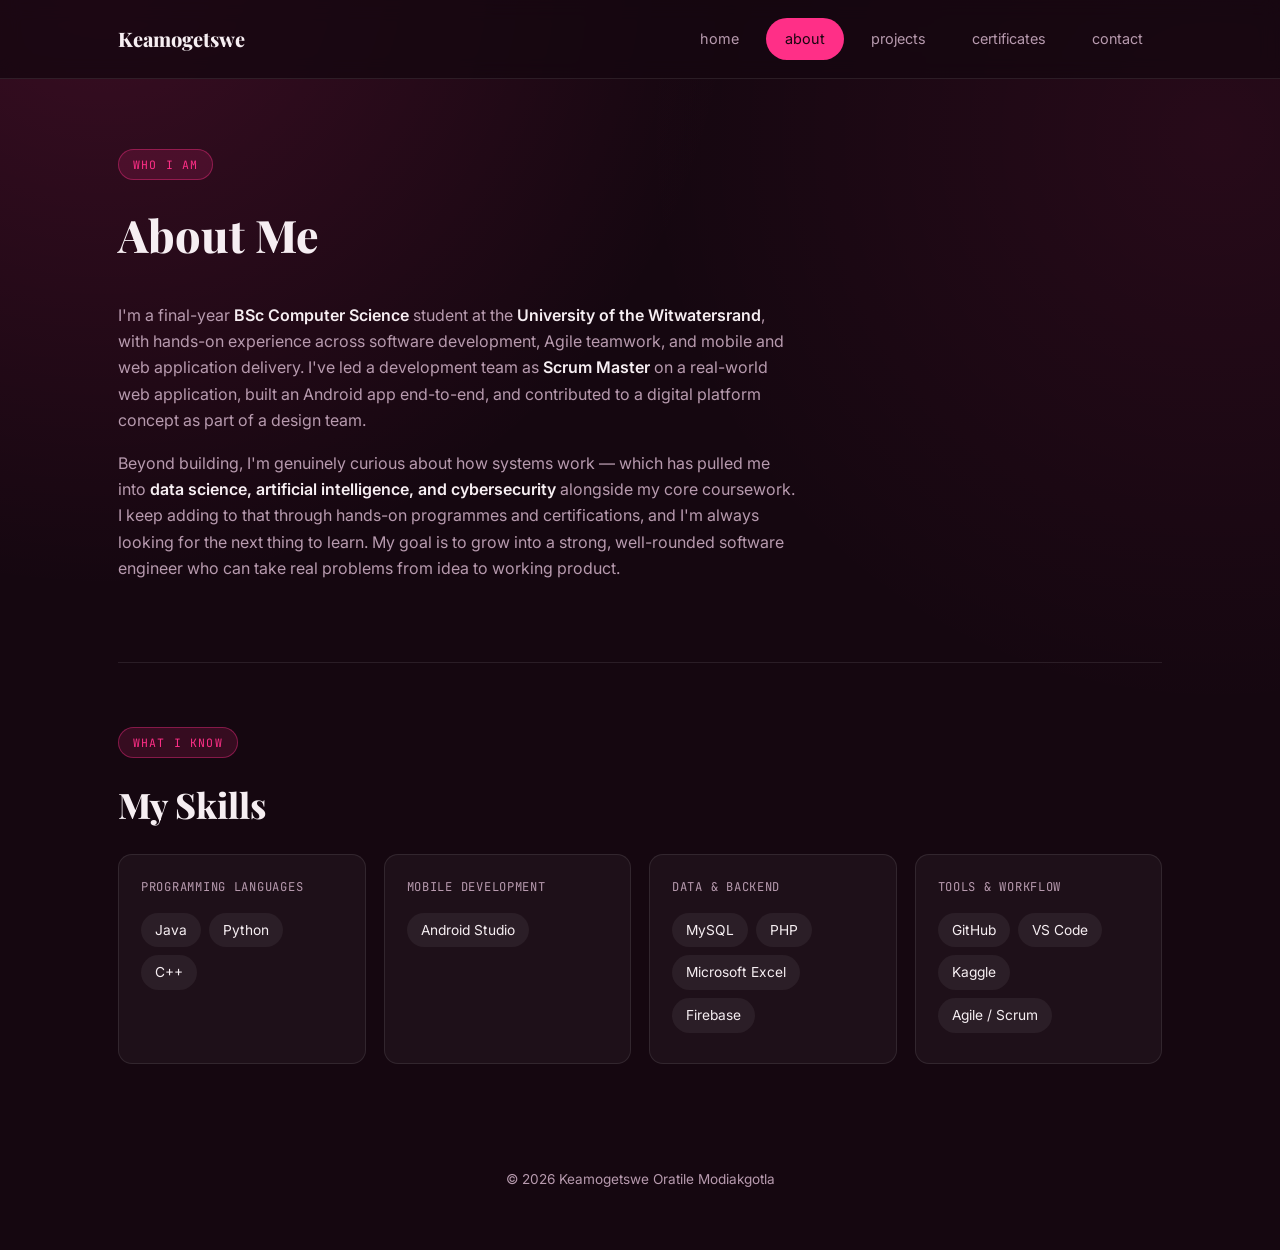
==== about.html @ 5def92f8 "Rebuild portfolio as multi-page site with new color scheme" ====
<!DOCTYPE html>
<html lang="en">
<head>
<meta charset="UTF-8">
<meta name="viewport" content="width=device-width, initial-scale=1.0">
<title>About — Keamogetswe Modiakgotla</title>
<link rel="stylesheet" href="style.css">
</head>
<body>

<header class="nav">
  <div class="nav-inner">
    <a href="index.html" class="brand">Keamogetswe</a>
    <button class="nav-toggle" id="navToggle" aria-label="Toggle menu" aria-expanded="false">☰</button>
    <nav class="nav-links" id="navLinks">
      <a href="index.html">home</a>
      <a href="about.html" class="active">about</a>
      <a href="projects.html">projects</a>
      <a href="certificates.html">certificates</a>
      <a href="contact.html">contact</a>
    </nav>
  </div>
</header>

<main class="wrap">
  <div class="page-head">
    <span class="eyebrow">Who I Am</span>
    <h1>About Me</h1>
  </div>

  <section style="border-top:none; padding-top:10px;">
    <div class="about-body">
      <p>
        I'm a final-year <strong>BSc Computer Science</strong> student at the
        <strong>University of the Witwatersrand</strong>, with hands-on experience across software development,
        Agile teamwork, and mobile and web application delivery. I've led a development team as
        <strong>Scrum Master</strong> on a real-world web application, built an Android app end-to-end, and
        contributed to a digital platform concept as part of a design team.
      </p>
      <p>
        Beyond building, I'm genuinely curious about how systems work — which has pulled me into
        <strong>data science, artificial intelligence, and cybersecurity</strong> alongside my core coursework.
        I keep adding to that through hands-on programmes and certifications, and I'm always looking for the next
        thing to learn. My goal is to grow into a strong, well-rounded software engineer who can take real
        problems from idea to working product.
      </p>
    </div>
  </section>

  <section>
    <span class="eyebrow">What I Know</span>
    <h2>My Skills</h2>
    <div class="skills-grid" style="margin-top:20px;">
      <div class="skill-card">
        <div class="head">Programming Languages</div>
        <span class="tag">Java</span><span class="tag">Python</span><span class="tag">C++</span>
      </div>
      <div class="skill-card">
        <div class="head">Mobile Development</div>
        <span class="tag">Android Studio</span>
      </div>
      <div class="skill-card">
        <div class="head">Data &amp; Backend</div>
        <span class="tag">MySQL</span><span class="tag">PHP</span><span class="tag">Microsoft Excel</span><span class="tag">Firebase</span>
      </div>
      <div class="skill-card">
        <div class="head">Tools &amp; Workflow</div>
        <span class="tag">GitHub</span><span class="tag">VS Code</span><span class="tag">Kaggle</span><span class="tag">Agile / Scrum</span>
      </div>
    </div>
  </section>
</main>

<footer>© 2026 Keamogetswe Oratile Modiakgotla</footer>

<script>
  const navToggle = document.getElementById('navToggle');
  const navLinks = document.getElementById('navLinks');
  navToggle.addEventListener('click', ()=>{
    const isOpen = navLinks.classList.toggle('open');
    navToggle.setAttribute('aria-expanded', isOpen);
  });
</script>

</body>
</html>
---- style.css ----
@import url('https://fonts.googleapis.com/css2?family=Playfair+Display:wght@700;800;900&family=JetBrains+Mono:wght@400;500;700&family=Inter:wght@400;500;600;700&display=swap');

:root{
  --bg:#150710;
  --bg-alt:#1f0a18;
  --panel: rgba(255,255,255,0.04);
  --panel-border: rgba(255,255,255,0.09);
  --pink:#ff2f87;
  --pink-soft: rgba(255,47,135,0.14);
  --rose:#f7a8cf;
  --ink:#f6eef2;
  --ink-muted:#b79aae;
  --radius:14px;
}

*{box-sizing:border-box;}
html{scroll-behavior:smooth;}
body{
  margin:0;
  background:
    radial-gradient(circle at 8% -5%, rgba(255,47,135,0.16), transparent 42%),
    radial-gradient(circle at 95% 15%, rgba(255,47,135,0.08), transparent 40%),
    var(--bg);
  background-attachment:fixed;
  color:var(--ink);
  font-family:'Inter', sans-serif;
  line-height:1.65;
}

h1,h2,h3{font-family:'Playfair Display', serif; margin:0; font-weight:800;}
.mono{font-family:'JetBrains Mono', monospace;}
a{color:var(--pink);}
a:focus-visible, button:focus-visible{outline:2px solid var(--rose); outline-offset:3px;}
.wrap{max-width:1100px; margin:0 auto; padding:0 28px;}

/* NAV */
header.nav{
  position:sticky; top:0; z-index:40;
  background:rgba(21,7,16,0.78);
  backdrop-filter:blur(10px);
  border-bottom:1px solid var(--panel-border);
}
.nav-inner{
  max-width:1100px; margin:0 auto; padding:18px 28px;
  display:flex; align-items:center; justify-content:space-between;
}
.brand{font-family:'Playfair Display', serif; font-size:1.25rem; font-weight:800; color:var(--ink); text-decoration:none;}
.nav-links{display:flex; gap:8px;}
.nav-links a{
  text-decoration:none; color:var(--ink-muted);
  font-size:0.9rem; padding:8px 18px; border-radius:999px;
  border:1px solid transparent;
  transition:background .2s ease, color .2s ease;
}
.nav-links a:hover{color:var(--ink); border-color:var(--panel-border);}
.nav-links a.active{background:var(--pink); color:#1a0510;}
.nav-toggle{display:none; background:none; border:1px solid var(--panel-border); color:var(--ink); border-radius:8px; padding:8px 12px; font-size:1rem;}

@media (max-width:720px){
  .nav-links{
    position:absolute; top:100%; left:0; right:0;
    flex-direction:column; padding:14px 20px 20px;
    background:rgba(21,7,16,0.98);
    border-bottom:1px solid var(--panel-border);
    display:none;
  }
  .nav-links.open{display:flex;}
  .nav-toggle{display:block;}
}

/* EYEBROW */
.eyebrow{
  display:inline-block;
  font-family:'JetBrains Mono', monospace;
  font-size:0.72rem; letter-spacing:0.1em; text-transform:uppercase;
  color:var(--pink); border:1px solid rgba(255,47,135,0.4);
  background:var(--pink-soft);
  padding:5px 14px; border-radius:999px; margin-bottom:18px;
}
.rule{width:52px; height:3px; background:var(--pink); border-radius:2px; margin:18px 0 26px;}

/* PAGE HEADER (used on non-home pages) */
.page-head{padding:70px 0 20px;}
.page-head h1{font-size:clamp(2rem,4.5vw,2.8rem);}

/* SECTIONS */
section{padding:64px 0; border-top:1px solid var(--panel-border);}
section:first-of-type{border-top:none;}
section h2{font-size:clamp(1.6rem,3vw,2.2rem); margin-bottom:14px;}
.section-sub{color:var(--ink-muted); max-width:62ch; margin-bottom:14px;}

/* ABOUT */
.about-body p{color:var(--ink-muted); max-width:68ch; margin:0 0 16px;}
.about-body strong{color:var(--ink); font-weight:600;}

/* SKILLS */
.skills-grid{display:grid; grid-template-columns:repeat(auto-fit, minmax(220px,1fr)); gap:18px;}
.skill-card{
  background:var(--panel); border:1px solid var(--panel-border);
  border-radius:var(--radius); padding:22px;
}
.skill-card .head{
  display:flex; align-items:center; gap:8px;
  font-family:'JetBrains Mono', monospace;
  font-size:0.76rem; letter-spacing:0.06em; text-transform:uppercase;
  color:var(--ink-muted); margin-bottom:16px;
}
.tag{
  display:inline-block; background:rgba(255,255,255,0.06);
  color:var(--ink); font-size:0.86rem;
  padding:6px 14px; border-radius:999px; margin:0 8px 8px 0;
}

/* PROJECTS */
.projects-grid{display:grid; grid-template-columns:repeat(auto-fit, minmax(280px,1fr)); gap:22px;}
.project-card{
  background:var(--panel); border:1px solid var(--panel-border);
  border-radius:var(--radius); overflow:hidden;
  display:flex; flex-direction:column;
}
.project-thumb{
  height:150px; background:linear-gradient(135deg, rgba(255,47,135,0.14), rgba(255,47,135,0.03));
  display:flex; align-items:center; justify-content:center;
  color:var(--ink-muted); font-family:'JetBrains Mono', monospace;
  font-size:0.78rem; letter-spacing:0.03em; text-transform:uppercase;
  border-bottom:1px solid var(--panel-border);
}
.project-body{padding:22px; display:flex; flex-direction:column; flex:1;}
.project-body h3{font-size:1.12rem; margin-bottom:8px;}
.project-body p{color:var(--ink-muted); font-size:0.94rem; margin:0 0 14px; flex:1;}
.role-tag{
  display:inline-block; align-self:flex-start;
  font-family:'JetBrains Mono', monospace;
  font-size:0.68rem; letter-spacing:0.05em; text-transform:uppercase;
  color:var(--rose); border:1px solid rgba(247,168,207,0.35);
  padding:3px 10px; border-radius:999px; margin-bottom:12px;
}
.stack-tags{margin-bottom:16px;}
.stack-tags span{
  display:inline-block; font-size:0.76rem; color:var(--ink-muted);
  background:rgba(255,255,255,0.05); padding:4px 10px; border-radius:6px; margin:0 6px 6px 0;
}
.project-links{display:flex; gap:10px;}
.btn{
  display:inline-flex; align-items:center; gap:6px;
  font-size:0.85rem; padding:8px 16px; border-radius:999px;
  text-decoration:none; font-weight:500;
  border:1px solid var(--panel-border); color:var(--ink);
}
.btn.primary{background:var(--pink); color:#1a0510; border-color:var(--pink);}
.btn:hover{opacity:0.88;}

/* CERTIFICATES */
.cert-grid{display:grid; grid-template-columns:repeat(auto-fit, minmax(220px,1fr)); gap:20px;}
.cert-card{
  background:var(--panel); border:1px solid var(--panel-border);
  border-radius:var(--radius); overflow:hidden; cursor:pointer;
  text-align:left; padding:0; color:inherit; font-family:inherit;
  display:flex; flex-direction:column;
  transition:transform .2s ease, border-color .2s ease;
}
.cert-card:hover{transform:translateY(-4px); border-color:rgba(255,47,135,0.45);}
.cert-thumb{height:150px; overflow:hidden; background:#fff;}
.cert-thumb img{width:100%; height:100%; object-fit:cover; display:block;}
.cert-info{padding:16px 18px;}
.cert-info h3{font-size:0.98rem; margin-bottom:4px; font-family:'Inter', sans-serif; font-weight:600;}
.cert-info .meta{color:var(--ink-muted); font-size:0.8rem;}
.cert-info .view{color:var(--pink); font-size:0.8rem; margin-top:8px; display:inline-block;}

/* LIGHTBOX */
.lightbox{
  position:fixed; inset:0; background:rgba(10,3,7,0.94);
  display:none; align-items:center; justify-content:center;
  padding:32px; z-index:100;
}
.lightbox.open{display:flex;}
.lightbox-content{max-width:min(90vw, 800px); max-height:88vh; text-align:center;}
.lightbox-content img{max-width:100%; max-height:78vh; border-radius:8px; background:#fff;}
.lightbox-caption{color:var(--ink-muted); margin-top:14px; font-size:0.92rem;}
.lightbox-close{
  position:absolute; top:24px; right:32px;
  background:none; border:1px solid var(--panel-border); color:var(--ink);
  width:40px; height:40px; border-radius:50%; font-size:1.2rem; cursor:pointer;
}
.lightbox-close:hover{border-color:var(--pink); color:var(--pink);}

/* CONTACT */
.contact-grid{display:grid; grid-template-columns:repeat(auto-fit, minmax(240px,1fr)); gap:16px;}
.contact-card{
  background:var(--panel); border:1px solid var(--panel-border);
  border-radius:var(--radius); padding:20px 22px;
  display:flex; align-items:center; gap:16px;
  text-decoration:none; color:var(--ink);
  transition:border-color .2s ease;
}
.contact-card:hover{border-color:rgba(255,47,135,0.45);}
.contact-icon{
  width:42px; height:42px; border-radius:10px; background:var(--pink-soft);
  display:flex; align-items:center; justify-content:center; flex-shrink:0;
  color:var(--pink); font-size:1.1rem;
}
.contact-label{font-family:'JetBrains Mono', monospace; font-size:0.7rem; letter-spacing:0.06em; text-transform:uppercase; color:var(--ink-muted); margin-bottom:3px;}
.contact-value{font-weight:500; word-break:break-word;}

footer{text-align:center; padding:40px 24px 60px; color:var(--ink-muted); font-size:0.85rem;}

/* HOME HERO */
.hero{padding:70px 0 30px;}
.hero-grid{
  display:grid; grid-template-columns:1fr 1fr; gap:40px; align-items:start;
}
.hero h1{
  font-size:clamp(2.6rem,6vw,4.2rem); line-height:1.05;
  background:linear-gradient(135deg, var(--pink), var(--rose));
  -webkit-background-clip:text; background-clip:text; color:transparent;
}
.hero h1 span{color:var(--ink); background:none; -webkit-text-fill-color:var(--ink);}
.hero .tagline-row{
  font-family:'JetBrains Mono', monospace;
  color:var(--ink-muted); font-size:1rem; margin-top:18px;
  border-top:1px solid var(--panel-border);
  padding-top:16px; max-width:420px;
}

.code-panel{
  background:rgba(0,0,0,0.35); border:1px solid var(--panel-border);
  border-radius:var(--radius); padding:26px 28px;
  font-family:'JetBrains Mono', monospace; font-size:0.92rem;
  color:var(--ink-muted); line-height:1.9;
}
.code-panel .c1{color:var(--pink);}
.code-panel .c2{color:var(--rose);}
.code-panel .cursor{
  display:inline-block; width:9px; height:16px; background:var(--pink);
  vertical-align:middle; animation:blink 1.1s steps(1) infinite;
}
@keyframes blink{ 50%{opacity:0;} }

.stack-row{margin-top:26px; display:flex; flex-wrap:wrap; gap:10px;}
.stack-chip{
  font-family:'JetBrains Mono', monospace; font-size:0.82rem;
  border:1px solid rgba(255,47,135,0.35); background:var(--pink-soft);
  color:var(--ink); padding:6px 16px; border-radius:999px;
}

.tagline-quote{
  margin-top:30px; font-family:'Playfair Display', serif; font-style:italic;
  color:var(--rose); font-size:1.05rem; line-height:1.7;
}

.dot-grid{
  display:grid; grid-template-columns:repeat(3, 6px); gap:6px; margin-top:34px;
}
.dot-grid span{width:6px; height:6px; border-radius:50%; background:var(--pink); opacity:0.55;}

.home-nav-cards{
  display:grid; grid-template-columns:repeat(auto-fit, minmax(200px,1fr)); gap:18px; margin-top:26px;
}
.home-nav-card{
  background:var(--panel); border:1px solid var(--panel-border);
  border-radius:var(--radius); padding:22px; text-decoration:none; color:var(--ink);
  transition:border-color .2s ease, transform .2s ease;
}
.home-nav-card:hover{border-color:rgba(255,47,135,0.45); transform:translateY(-3px);}
.home-nav-card .eyebrow{margin-bottom:10px;}
.home-nav-card h3{font-size:1.15rem; margin-bottom:6px;}
.home-nav-card p{color:var(--ink-muted); font-size:0.88rem; margin:0;}

@media (max-width:820px){
  .hero-grid{grid-template-columns:1fr;}
}

@media (prefers-reduced-motion: reduce){
  html{scroll-behavior:auto;}
  .cert-card{transition:none;}
  .code-panel .cursor{animation:none;}
}
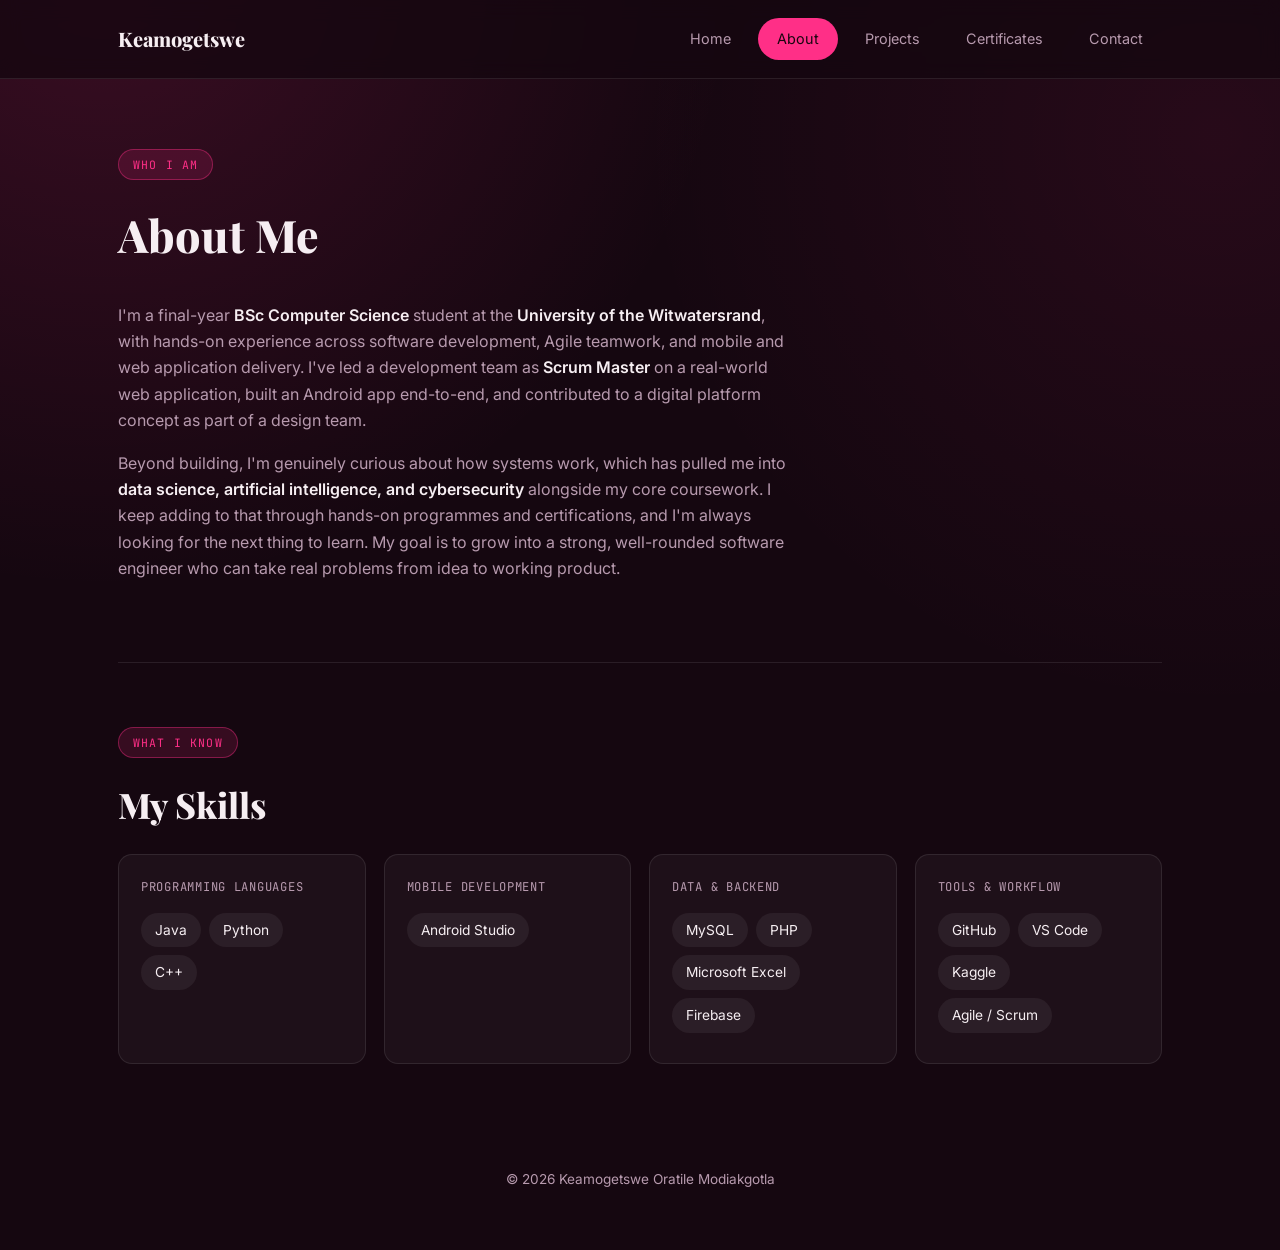
==== commit d483450b: "Simplify homepage layout, add photo" ====
--- a/about.html
+++ b/about.html
@@ -13,11 +13,11 @@
     <a href="index.html" class="brand">Keamogetswe</a>
     <button class="nav-toggle" id="navToggle" aria-label="Toggle menu" aria-expanded="false">☰</button>
     <nav class="nav-links" id="navLinks">
-      <a href="index.html">home</a>
-      <a href="about.html" class="active">about</a>
-      <a href="projects.html">projects</a>
-      <a href="certificates.html">certificates</a>
-      <a href="contact.html">contact</a>
+      <a href="index.html">Home</a>
+      <a href="about.html" class="active">About</a>
+      <a href="projects.html">Projects</a>
+      <a href="certificates.html">Certificates</a>
+      <a href="contact.html">Contact</a>
     </nav>
   </div>
 </header>
@@ -38,7 +38,7 @@
         contributed to a digital platform concept as part of a design team.
       </p>
       <p>
-        Beyond building, I'm genuinely curious about how systems work — which has pulled me into
+        Beyond building, I'm genuinely curious about how systems work, which has pulled me into
         <strong>data science, artificial intelligence, and cybersecurity</strong> alongside my core coursework.
         I keep adding to that through hands-on programmes and certifications, and I'm always looking for the next
         thing to learn. My goal is to grow into a strong, well-rounded software engineer who can take real
--- a/style.css
+++ b/style.css
@@ -119,11 +119,17 @@
   display:flex; flex-direction:column;
 }
 .project-thumb{
-  height:150px; background:linear-gradient(135deg, rgba(255,47,135,0.14), rgba(255,47,135,0.03));
+  height:170px; background:linear-gradient(135deg, rgba(255,47,135,0.14), rgba(255,47,135,0.03));
   display:flex; align-items:center; justify-content:center;
   color:var(--ink-muted); font-family:'JetBrains Mono', monospace;
   font-size:0.78rem; letter-spacing:0.03em; text-transform:uppercase;
   border-bottom:1px solid var(--panel-border);
+  overflow:hidden;
+}
+.project-thumb img, .project-thumb svg{width:100%; height:100%; object-fit:cover; display:block;}
+.thumb-caption{
+  font-size:0.72rem; font-style:italic; color:var(--ink-muted);
+  padding:8px 22px 0; margin:0;
 }
 .project-body{padding:22px; display:flex; flex-direction:column; flex:1;}
 .project-body h3{font-size:1.12rem; margin-bottom:8px;}
@@ -140,12 +146,18 @@
   display:inline-block; font-size:0.76rem; color:var(--ink-muted);
   background:rgba(255,255,255,0.05); padding:4px 10px; border-radius:6px; margin:0 6px 6px 0;
 }
-.project-links{display:flex; gap:10px;}
+.project-links{display:flex; gap:10px; flex-wrap:wrap;}
+.project-note{
+  font-size:0.78rem; color:var(--ink-muted); margin-top:10px; line-height:1.5;
+}
+.project-note strong{color:var(--ink); font-weight:600;}
 .btn{
   display:inline-flex; align-items:center; gap:6px;
   font-size:0.85rem; padding:8px 16px; border-radius:999px;
   text-decoration:none; font-weight:500;
   border:1px solid var(--panel-border); color:var(--ink);
+  white-space:nowrap;
+  flex-shrink:0;
 }
 .btn.primary{background:var(--pink); color:#1a0510; border-color:var(--pink);}
 .btn:hover{opacity:0.88;}
@@ -205,10 +217,35 @@
 footer{text-align:center; padding:40px 24px 60px; color:var(--ink-muted); font-size:0.85rem;}
 
 /* HOME HERO */
-.hero{padding:70px 0 30px;}
+.hero{padding:90px 0 80px;}
 .hero-grid{
-  display:grid; grid-template-columns:1fr 1fr; gap:40px; align-items:start;
-}
+  display:grid; grid-template-columns:1.3fr 0.9fr; gap:48px; align-items:center;
+}
+
+.photo-frame{
+  position:relative;
+  border:2px solid var(--pink);
+  border-radius:20px;
+  padding:10px;
+  justify-self:center;
+  width:100%; max-width:320px;
+  aspect-ratio:4/5;
+  background:var(--panel);
+}
+.photo-frame img{
+  width:100%; height:100%; object-fit:cover; border-radius:14px; display:block;
+}
+.photo-frame .corner{
+  position:absolute; width:24px; height:24px; border:2px solid var(--pink);
+}
+.photo-frame .c-tl{top:-2px; left:-2px; border-right:none; border-bottom:none; border-radius:12px 0 0 0;}
+.photo-frame .c-br{bottom:-2px; right:-2px; border-left:none; border-top:none; border-radius:0 0 12px 0;}
+
+@media (max-width:820px){
+  .hero-grid{grid-template-columns:1fr;}
+  .photo-frame{order:-1; max-width:220px;}
+}
+
 .hero h1{
   font-size:clamp(2.6rem,6vw,4.2rem); line-height:1.05;
   background:linear-gradient(135deg, var(--pink), var(--rose));
@@ -222,39 +259,13 @@
   padding-top:16px; max-width:420px;
 }
 
-.code-panel{
-  background:rgba(0,0,0,0.35); border:1px solid var(--panel-border);
-  border-radius:var(--radius); padding:26px 28px;
-  font-family:'JetBrains Mono', monospace; font-size:0.92rem;
-  color:var(--ink-muted); line-height:1.9;
-}
-.code-panel .c1{color:var(--pink);}
-.code-panel .c2{color:var(--rose);}
-.code-panel .cursor{
-  display:inline-block; width:9px; height:16px; background:var(--pink);
-  vertical-align:middle; animation:blink 1.1s steps(1) infinite;
-}
-@keyframes blink{ 50%{opacity:0;} }
-
-.stack-row{margin-top:26px; display:flex; flex-wrap:wrap; gap:10px;}
-.stack-chip{
-  font-family:'JetBrains Mono', monospace; font-size:0.82rem;
-  border:1px solid rgba(255,47,135,0.35); background:var(--pink-soft);
-  color:var(--ink); padding:6px 16px; border-radius:999px;
-}
-
-.tagline-quote{
-  margin-top:30px; font-family:'Playfair Display', serif; font-style:italic;
-  color:var(--rose); font-size:1.05rem; line-height:1.7;
-}
-
 .dot-grid{
   display:grid; grid-template-columns:repeat(3, 6px); gap:6px; margin-top:34px;
 }
 .dot-grid span{width:6px; height:6px; border-radius:50%; background:var(--pink); opacity:0.55;}
 
 .home-nav-cards{
-  display:grid; grid-template-columns:repeat(auto-fit, minmax(200px,1fr)); gap:18px; margin-top:26px;
+  display:grid; grid-template-columns:repeat(auto-fit, minmax(200px,1fr)); gap:18px; margin-top:56px;
 }
 .home-nav-card{
   background:var(--panel); border:1px solid var(--panel-border);
@@ -266,12 +277,7 @@
 .home-nav-card h3{font-size:1.15rem; margin-bottom:6px;}
 .home-nav-card p{color:var(--ink-muted); font-size:0.88rem; margin:0;}
 
-@media (max-width:820px){
-  .hero-grid{grid-template-columns:1fr;}
-}
-
 @media (prefers-reduced-motion: reduce){
   html{scroll-behavior:auto;}
   .cert-card{transition:none;}
-  .code-panel .cursor{animation:none;}
-}
+}
